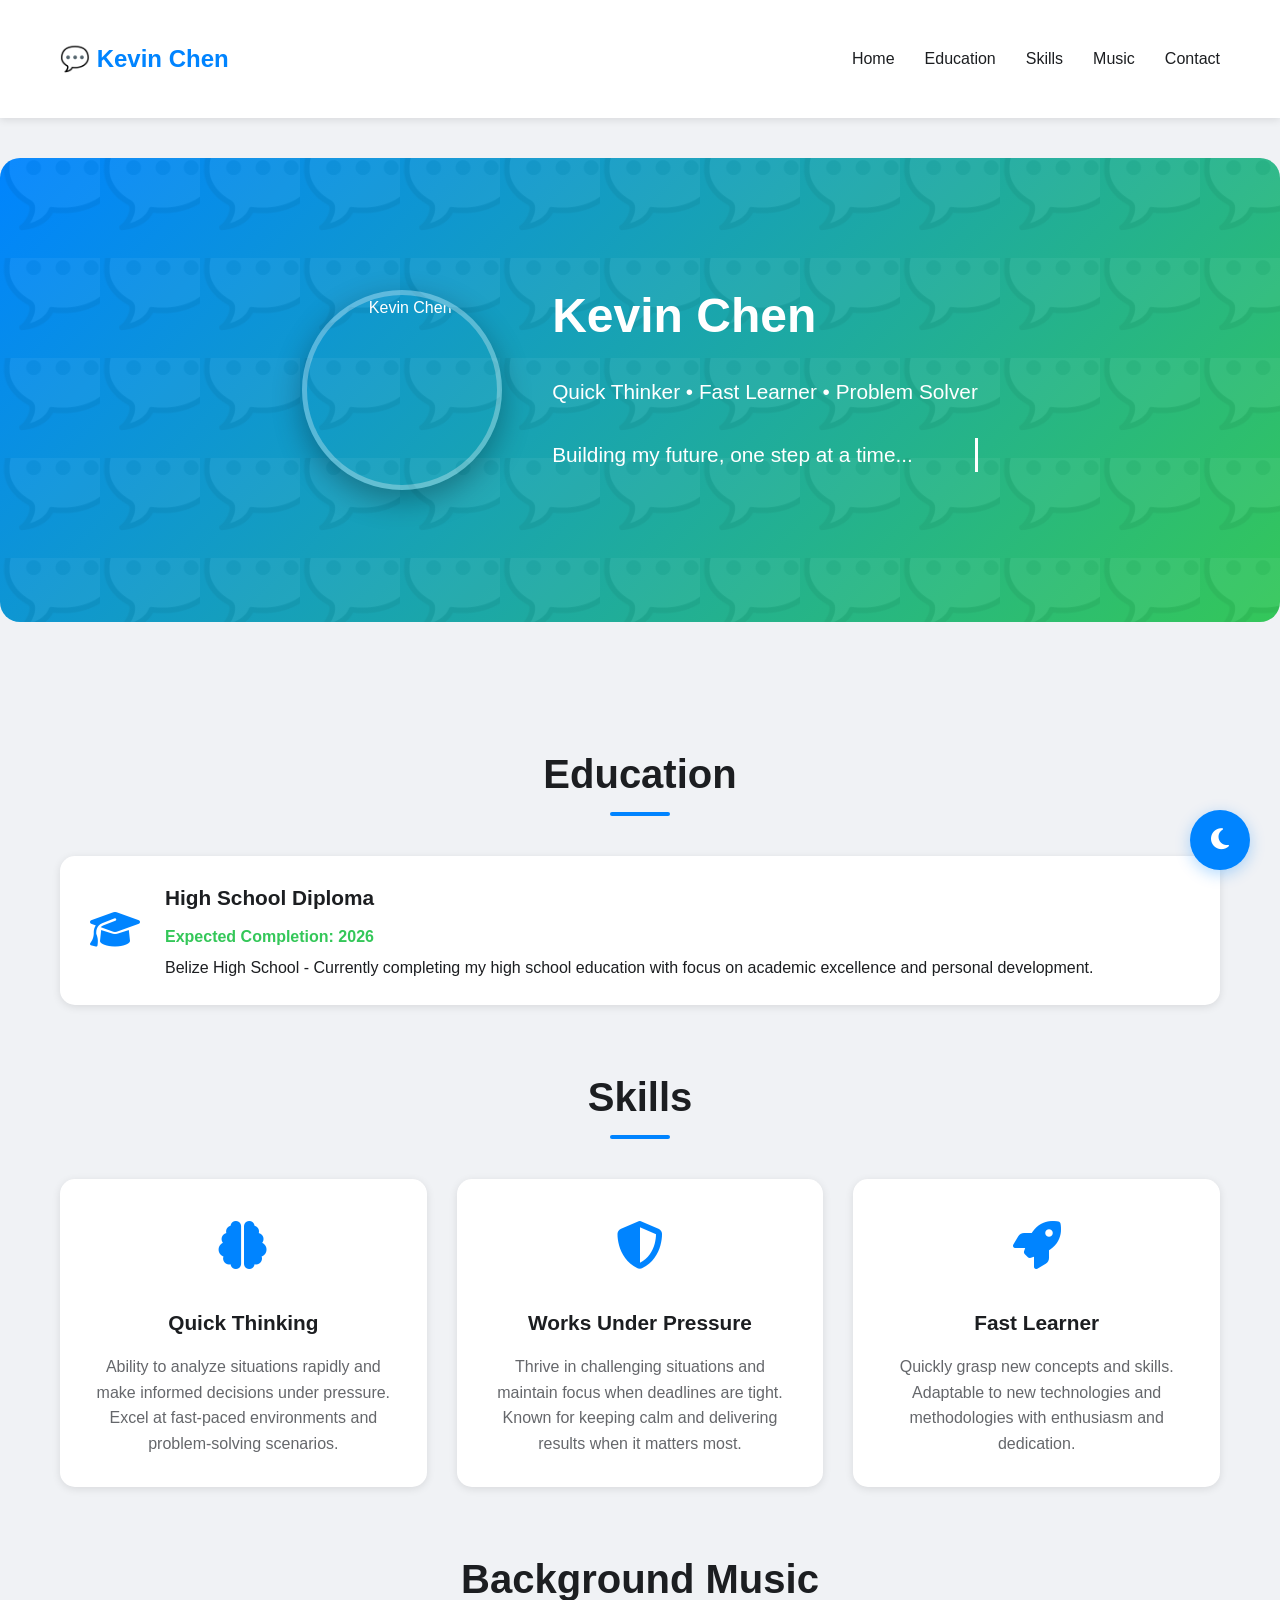
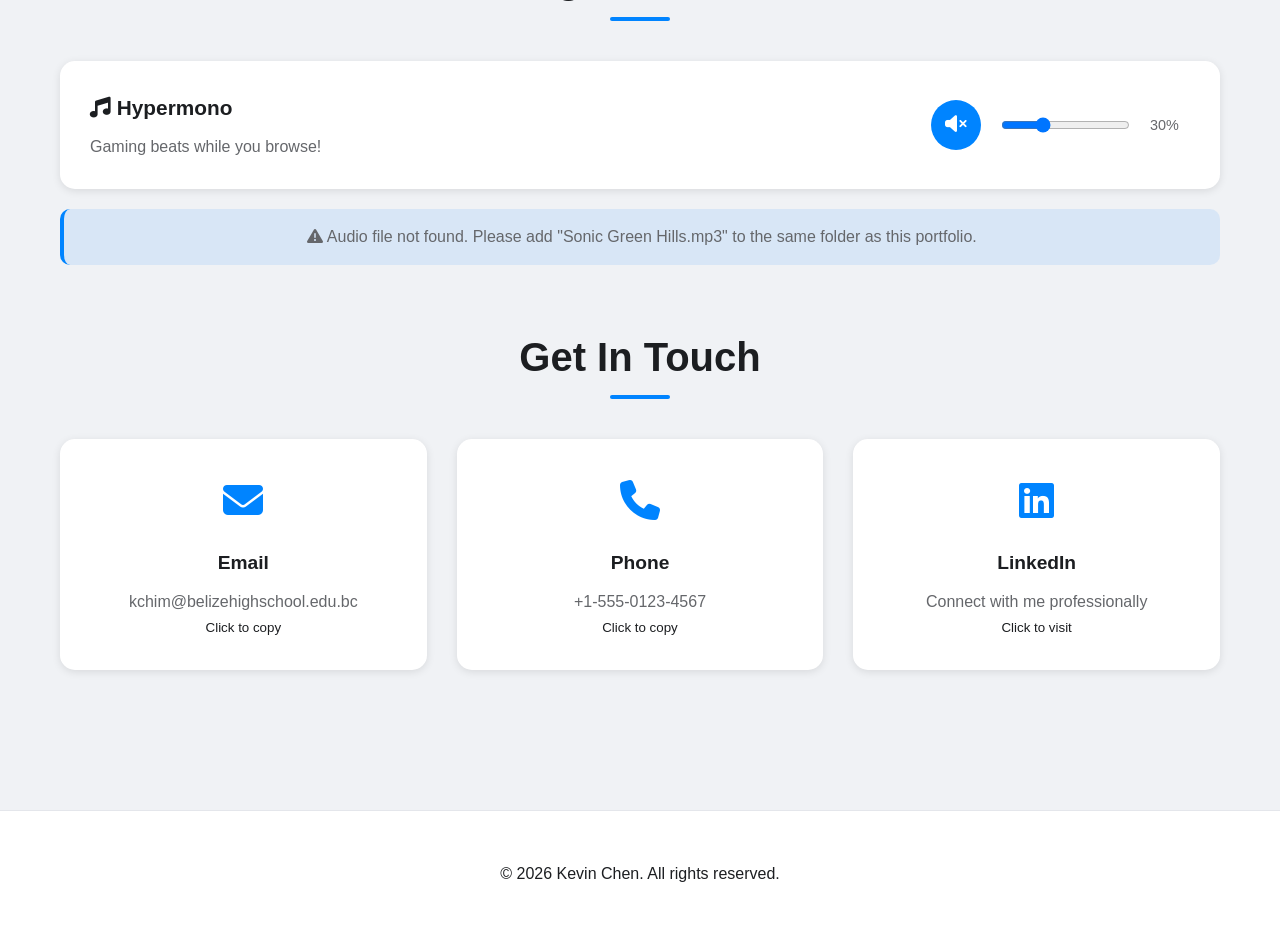
==== BHS Epress/kevin-chen-portfolio.html @ 8ef86908 "Add files via upload" ====
<!DOCTYPE html>
<html lang="en">
<head>
    <meta charset="UTF-8">
    <meta name="viewport" content="width=device-width, initial-scale=1.0">
    <title>Kevin Chen - Portfolio</title>
    <link rel="stylesheet" href="https://cdnjs.cloudflare.com/ajax/libs/font-awesome/6.4.0/css/all.min.css">
    <link rel="stylesheet" href="style.css">
</head>
<body>
    <header>
        <div class="container">
            <div class="header-content">
                <div class="logo">💬 Kevin Chen</div>
                <nav>
                    <ul>
                        <li><a href="#home">Home</a></li>
                        <li><a href="#education">Education</a></li>
                        <li><a href="#skills">Skills</a></li>
                        <li><a href="#audio">Music</a></li>
                        <li><a href="#contact">Contact</a></li>
                    </ul>
                </nav>
            </div>
        </div>
    </header>

    <main>
        <section class="hero" id="home">
            <div class="container">
                <div class="hero-content">
                    <div class="hero-profile">
                        <img src="kevin-profile.jpg" alt="Kevin Chen" class="profile-img">
                        <div class="hero-text">
                            <h1>Kevin Chen</h1>
                            <p>Quick Thinker • Fast Learner • Problem Solver</p>
                            <p class="typing-effect">Building my future, one step at a time...</p>
                        </div>
                    </div>
                </div>
            </div>
        </section>

        <div class="container">
            <section id="education">
                <h2 class="section-title">Education</h2>
                
                <div class="education-item">
                    <div class="education-icon">
                        <i class="fas fa-graduation-cap"></i>
                    </div>
                    <div class="education-content">
                        <h3>High School Diploma</h3>
                        <div class="date">Expected Completion: 2026</div>
                        <p>Belize High School - Currently completing my high school education with focus on academic excellence and personal development.</p>
                    </div>
                </div>
            </section>

            <section id="skills">
                <h2 class="section-title">Skills</h2>
                
                <div class="skills-grid">
                    <div class="skill-card">
                        <div class="skill-icon">
                            <i class="fas fa-brain"></i>
                        </div>
                        <h3>Quick Thinking</h3>
                        <p>Ability to analyze situations rapidly and make informed decisions under pressure. Excel at fast-paced environments and problem-solving scenarios.</p>
                    </div>

                    <div class="skill-card">
                        <div class="skill-icon">
                            <i class="fas fa-shield-alt"></i>
                        </div>
                        <h3>Works Under Pressure</h3>
                        <p>Thrive in challenging situations and maintain focus when deadlines are tight. Known for keeping calm and delivering results when it matters most.</p>
                    </div>

                    <div class="skill-card">
                        <div class="skill-icon">
                            <i class="fas fa-rocket"></i>
                        </div>
                        <h3>Fast Learner</h3>
                        <p>Quickly grasp new concepts and skills. Adaptable to new technologies and methodologies with enthusiasm and dedication.</p>
                    </div>
                </div>
            </section>

            <section id="audio">
                <h2 class="section-title">Background Music</h2>
                
                <div class="audio-container">
                    <div class="audio-player">
                        <div class="audio-info">
                            <h3><i class="fas fa-music"></i> Hypermono</h3>
                            <p>Gaming beats while you browse!</p>
                        </div>
                        <div class="audio-controls">
                            <button class="audio-btn" id="playPauseBtn" onclick="toggleAudio()">
                                <i class="fas fa-play" id="playIcon"></i>
                            </button>
                            <input type="range" id="volumeSlider" min="0" max="100" value="30" onchange="changeVolume(this.value)">
                            <span class="volume-label">30%</span>
                        </div>
                    </div>
                    <div class="audio-note">
                        <p><small><i class="fas fa-info-circle"></i> Playing "hypermono.mp3" - your personal background track!</small></p>
                    </div>
                </div>
            </section>

            <section id="contact">
                <h2 class="section-title">Get In Touch</h2>
                
                <div class="contact-container">
                    <div class="contact-item" onclick="copyToClipboard('kchim@belizehighschool.edu.bc')">
                        <div class="contact-icon">
                            <i class="fas fa-envelope"></i>
                        </div>
                        <h3>Email</h3>
                        <p>kchim@belizehighschool.edu.bc</p>
                        <small>Click to copy</small>
                    </div>

                    <div class="contact-item" onclick="copyToClipboard('+1-555-0123-4567')">
                        <div class="contact-icon">
                            <i class="fas fa-phone"></i>
                        </div>
                        <h3>Phone</h3>
                        <p>+1-555-0123-4567</p>
                        <small>Click to copy</small>
                    </div>

                    <div class="contact-item" onclick="openLinkedIn()">
                        <div class="contact-icon">
                            <i class="fab fa-linkedin"></i>
                        </div>
                        <h3>LinkedIn</h3>
                        <p>Connect with me professionally</p>
                        <small>Click to visit</small>
                    </div>
                </div>
            </section>
        </div>
    </main>

    <footer>
        <div class="container">
            <p>&copy; 2026 Kevin Chen. All rights reserved.</p>
        </div>
    </footer>

    <button class="theme-toggle" onclick="toggleTheme()">
        <i class="fas fa-moon" id="theme-icon"></i>
    </button>

    <script src="script.js"></script>
</body>
</html>
---- BHS Epress/style.css ----
* {
    margin: 0;
    padding: 0;
    box-sizing: border-box;
}

:root {
    --primary-color: #0084ff;
    --secondary-color: #34c759;
    --bg-color: #f0f2f5;
    --text-color: #1c1e21;
    --card-bg: #ffffff;
    --border-color: #e4e6eb;
    --shadow: 0 2px 8px rgba(0, 0, 0, 0.1);
}

body {
    font-family: -apple-system, BlinkMacSystemFont, 'Segoe UI', Roboto, Oxygen, Ubuntu, sans-serif;
    background: var(--bg-color);
    color: var(--text-color);
    line-height: 1.6;
}

.container {
    max-width: 1200px;
    margin: 0 auto;
    padding: 20px;
}

/* Header */
header {
    background: var(--card-bg);
    box-shadow: var(--shadow);
    position: sticky;
    top: 0;
    z-index: 100;
    backdrop-filter: blur(10px);
}

.header-content {
    display: flex;
    justify-content: space-between;
    align-items: center;
    padding: 20px 0;
}

.logo {
    font-size: 1.5rem;
    font-weight: 700;
    color: var(--primary-color);
}

nav ul {
    display: flex;
    list-style: none;
    gap: 30px;
}

nav a {
    text-decoration: none;
    color: var(--text-color);
    font-weight: 500;
    transition: color 0.3s;
}

nav a:hover {
    color: var(--primary-color);
}

/* Hero Section */
.hero {
    background: linear-gradient(135deg, var(--primary-color), var(--secondary-color));
    color: white;
    padding: 100px 0;
    text-align: center;
    border-radius: 20px;
    margin: 40px 0;
    position: relative;
    overflow: hidden;
}

.hero::before {
    content: '';
    position: absolute;
    top: 0;
    left: 0;
    right: 0;
    bottom: 0;
    background: url('data:image/svg+xml,<svg xmlns="http://www.w3.org/2000/svg" viewBox="0 0 100 100"><text y="50" font-size="100" fill="rgba(255,255,255,0.05)">💬</text></svg>') repeat;
    background-size: 100px 100px;
}

.hero-content {
    position: relative;
    z-index: 1;
}

.hero-profile {
    display: flex;
    align-items: center;
    justify-content: center;
    gap: 50px;
    flex-wrap: wrap;
}

.profile-img {
    width: 200px;
    height: 200px;
    border-radius: 50%;
    border: 5px solid rgba(255, 255, 255, 0.3);
    box-shadow: 0 10px 30px rgba(0, 0, 0, 0.3);
    object-fit: cover;
    transition: transform 0.3s, box-shadow 0.3s;
}

.profile-img:hover {
    transform: scale(1.05);
    box-shadow: 0 15px 40px rgba(0, 0, 0, 0.4);
}

.hero-text {
    text-align: left;
    max-width: 600px;
}

.hero h1 {
    font-size: 3rem;
    margin-bottom: 20px;
    animation: fadeInUp 1s ease;
}

.hero p {
    font-size: 1.3rem;
    margin-bottom: 30px;
    animation: fadeInUp 1s ease 0.2s both;
}

.typing-effect {
    border-right: 3px solid white;
    animation: blink 1s infinite;
}

/* Section Styles */
section {
    margin: 60px 0;
}

.section-title {
    font-size: 2.5rem;
    text-align: center;
    margin-bottom: 50px;
    color: var(--text-color);
    position: relative;
}

.section-title::after {
    content: '';
    position: absolute;
    bottom: -10px;
    left: 50%;
    transform: translateX(-50%);
    width: 60px;
    height: 4px;
    background: var(--primary-color);
    border-radius: 2px;
}

/* Card Styles */
.card {
    background: var(--card-bg);
    border-radius: 15px;
    padding: 30px;
    box-shadow: var(--shadow);
    transition: transform 0.3s, box-shadow 0.3s;
    margin-bottom: 20px;
}

.card:hover {
    transform: translateY(-5px);
    box-shadow: 0 8px 25px rgba(0, 0, 0, 0.15);
}

/* Education Section */
.education-item {
    display: flex;
    align-items: center;
    gap: 20px;
    padding: 25px;
    background: var(--card-bg);
    border-radius: 15px;
    box-shadow: var(--shadow);
    margin-bottom: 20px;
    transition: all 0.3s;
}

.education-item:hover {
    transform: translateX(10px);
    box-shadow: 0 5px 20px rgba(0, 132, 255, 0.2);
}

.education-icon {
    font-size: 2.5rem;
    color: var(--primary-color);
    min-width: 60px;
    text-align: center;
}

.education-content h3 {
    color: var(--text-color);
    margin-bottom: 10px;
    font-size: 1.3rem;
}

.education-content .date {
    color: var(--secondary-color);
    font-weight: 600;
    margin-bottom: 5px;
}

/* Skills Section */
.skills-grid {
    display: grid;
    grid-template-columns: repeat(auto-fit, minmax(300px, 1fr));
    gap: 30px;
    margin-top: 40px;
}

.skill-card {
    background: var(--card-bg);
    border-radius: 15px;
    padding: 30px;
    text-align: center;
    box-shadow: var(--shadow);
    transition: all 0.3s;
    position: relative;
    overflow: hidden;
}

.skill-card::before {
    content: '';
    position: absolute;
    top: 0;
    left: 0;
    right: 0;
    height: 4px;
    background: linear-gradient(90deg, var(--primary-color), var(--secondary-color));
    transform: scaleX(0);
    transition: transform 0.3s;
}

.skill-card:hover::before {
    transform: scaleX(1);
}

.skill-card:hover {
    transform: translateY(-10px);
    box-shadow: 0 15px 30px rgba(0, 132, 255, 0.2);
}

.skill-icon {
    font-size: 3rem;
    color: var(--primary-color);
    margin-bottom: 20px;
}

.skill-card h3 {
    font-size: 1.3rem;
    margin-bottom: 15px;
    color: var(--text-color);
}

.skill-card p {
    color: #65676b;
    line-height: 1.6;
}

/* Audio Section */
.audio-container {
    margin-top: 40px;
}

.audio-player {
    background: var(--card-bg);
    border-radius: 15px;
    padding: 30px;
    box-shadow: var(--shadow);
    display: flex;
    justify-content: space-between;
    align-items: center;
    transition: all 0.3s;
}

.audio-player:hover {
    transform: translateY(-5px);
    box-shadow: 0 10px 25px rgba(0, 132, 255, 0.2);
}

.audio-info h3 {
    color: var(--text-color);
    margin-bottom: 10px;
    font-size: 1.3rem;
}

.audio-info p {
    color: #65676b;
    margin: 0;
}

.audio-controls {
    display: flex;
    align-items: center;
    gap: 20px;
}

.audio-btn {
    background: var(--primary-color);
    color: white;
    border: none;
    border-radius: 50%;
    width: 50px;
    height: 50px;
    font-size: 1.2rem;
    cursor: pointer;
    transition: all 0.3s;
    display: flex;
    align-items: center;
    justify-content: center;
}

.audio-btn:hover {
    background: #0066cc;
    transform: scale(1.1);
}

.audio-btn:active {
    transform: scale(0.95);
}

.volume-slider {
    width: 100px;
    height: 6px;
    -webkit-appearance: none;
    appearance: none;
    background: #ddd;
    border-radius: 3px;
    outline: none;
}

.volume-slider::-webkit-slider-thumb {
    -webkit-appearance: none;
    appearance: none;
    width: 18px;
    height: 18px;
    background: var(--primary-color);
    border-radius: 50%;
    cursor: pointer;
}

.volume-slider::-moz-range-thumb {
    width: 18px;
    height: 18px;
    background: var(--primary-color);
    border-radius: 50%;
    cursor: pointer;
    border: none;
}

.volume-label {
    color: #65676b;
    font-size: 0.9rem;
    min-width: 40px;
}

.audio-note {
    margin-top: 20px;
    text-align: center;
}

.audio-note p {
    color: #65676b;
    background: rgba(0, 132, 255, 0.1);
    padding: 15px;
    border-radius: 10px;
    border-left: 4px solid var(--primary-color);
}

/* Contact Section */
.contact-container {
    display: grid;
    grid-template-columns: repeat(auto-fit, minmax(300px, 1fr));
    gap: 30px;
    margin-top: 40px;
}

.contact-item {
    background: var(--card-bg);
    border-radius: 15px;
    padding: 30px;
    text-align: center;
    box-shadow: var(--shadow);
    transition: all 0.3s;
    cursor: pointer;
}

.contact-item:hover {
    transform: translateY(-5px);
    box-shadow: 0 10px 25px rgba(0, 132, 255, 0.2);
}

.contact-icon {
    font-size: 2.5rem;
    color: var(--primary-color);
    margin-bottom: 15px;
}

.contact-item h3 {
    font-size: 1.2rem;
    margin-bottom: 10px;
    color: var(--text-color);
}

.contact-item p {
    color: #65676b;
    word-break: break-all;
}

/* Footer */
footer {
    background: var(--card-bg);
    text-align: center;
    padding: 30px 0;
    margin-top: 60px;
    border-top: 1px solid var(--border-color);
}

/* Animations */
@keyframes fadeInUp {
    from {
        opacity: 0;
        transform: translateY(30px);
    }
    to {
        opacity: 1;
        transform: translateY(0);
    }
}

@keyframes blink {
    0%, 50% { border-color: transparent; }
    51%, 100% { border-color: white; }
}

/* Mobile Responsive */
@media (max-width: 768px) {
    .header-content {
        flex-direction: column;
        gap: 20px;
    }

    nav ul {
        flex-direction: column;
        gap: 15px;
        text-align: center;
    }

    .hero-profile {
        flex-direction: column;
        text-align: center;
        gap: 30px;
    }

    .hero-text {
        text-align: center;
    }

    .profile-img {
        width: 150px;
        height: 150px;
    }

    .hero h1 {
        font-size: 2rem;
    }

    .hero p {
        font-size: 1.1rem;
    }

    .section-title {
        font-size: 2rem;
    }

    .education-item {
        flex-direction: column;
        text-align: center;
    }

    .skills-grid,
    .contact-container {
        grid-template-columns: 1fr;
    }

    .audio-player {
        flex-direction: column;
        gap: 20px;
        text-align: center;
    }
}

/* Dark Mode */
.dark-mode {
    --bg-color: #1a1a1a;
    --text-color: #e4e6eb;
    --card-bg: #242526;
    --border-color: #3a3b3c;
}

.theme-toggle {
    position: fixed;
    bottom: 30px;
    right: 30px;
    background: var(--primary-color);
    color: white;
    border: none;
    border-radius: 50%;
    width: 60px;
    height: 60px;
    font-size: 1.5rem;
    cursor: pointer;
    box-shadow: 0 4px 15px rgba(0, 132, 255, 0.3);
    transition: all 0.3s;
    z-index: 1000;
}

.theme-toggle:hover {
    transform: scale(1.1);
    box-shadow: 0 6px 20px rgba(0, 132, 255, 0.4);
}
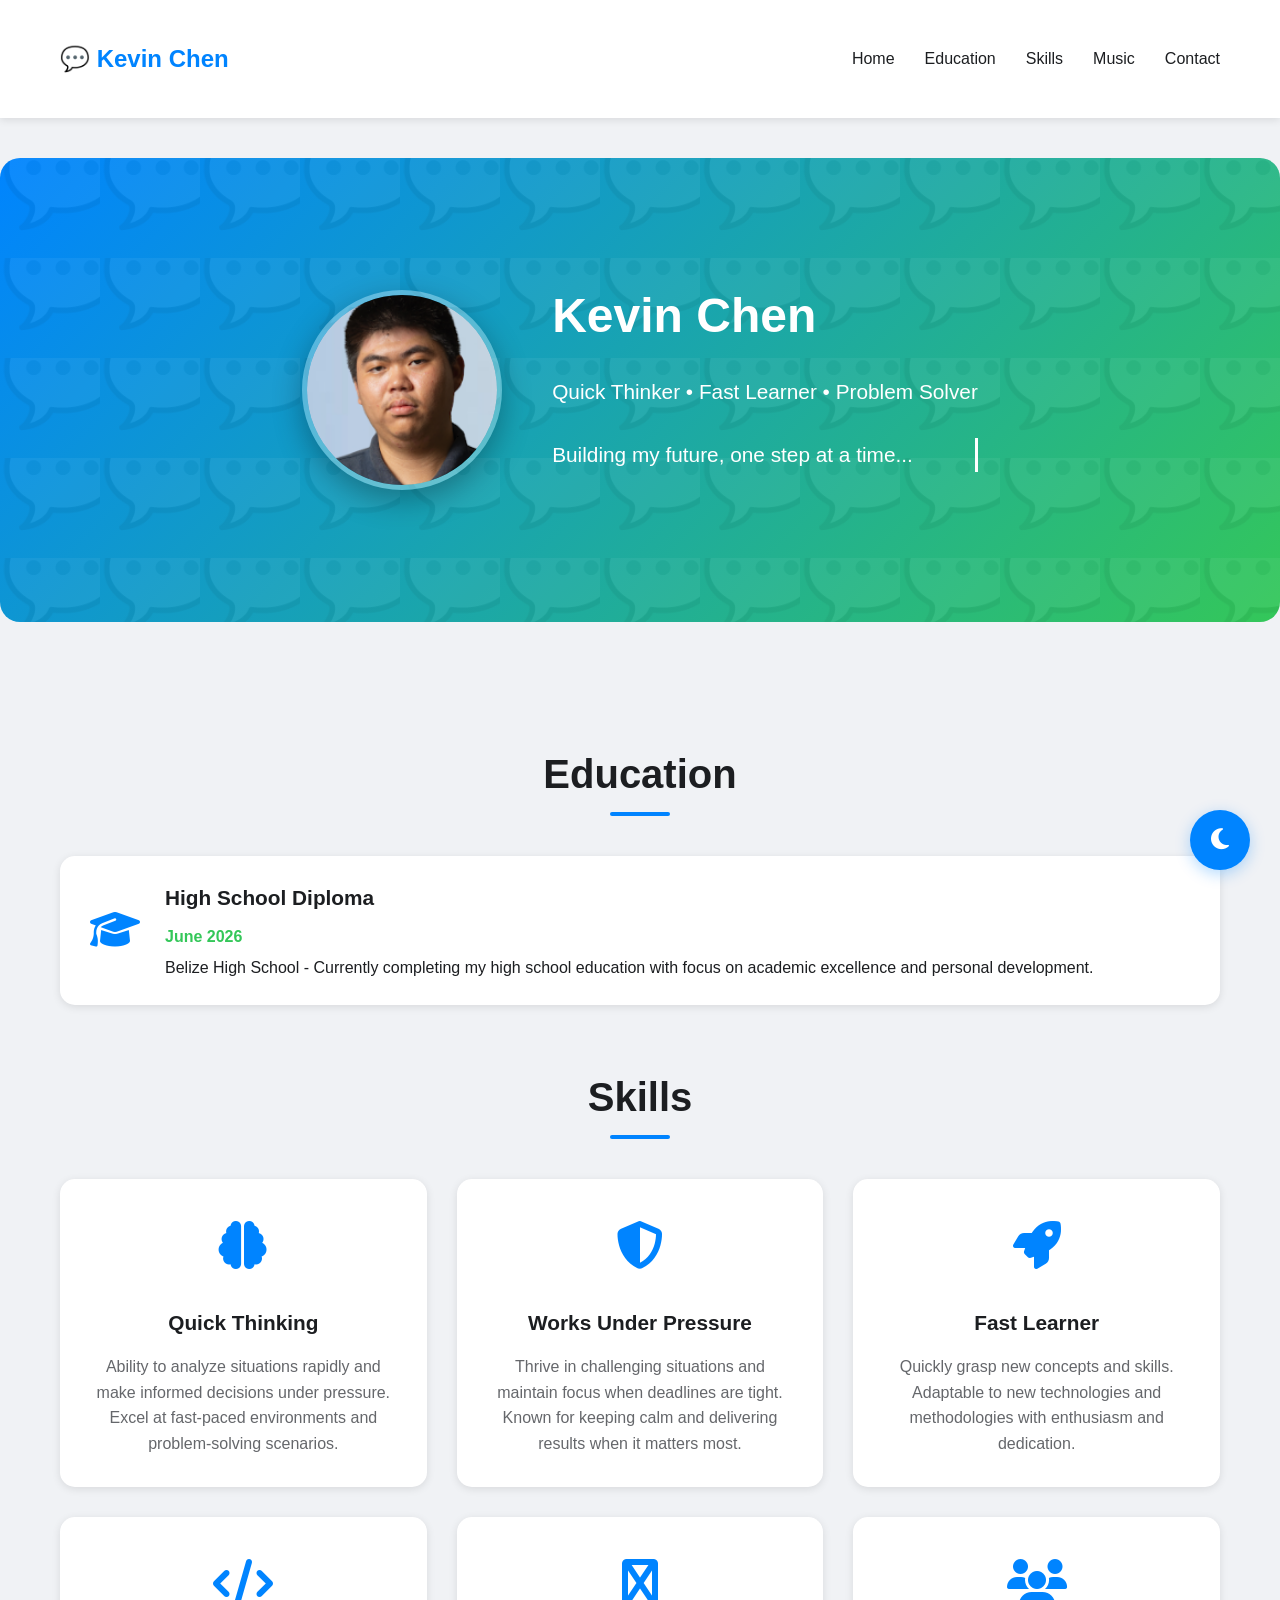
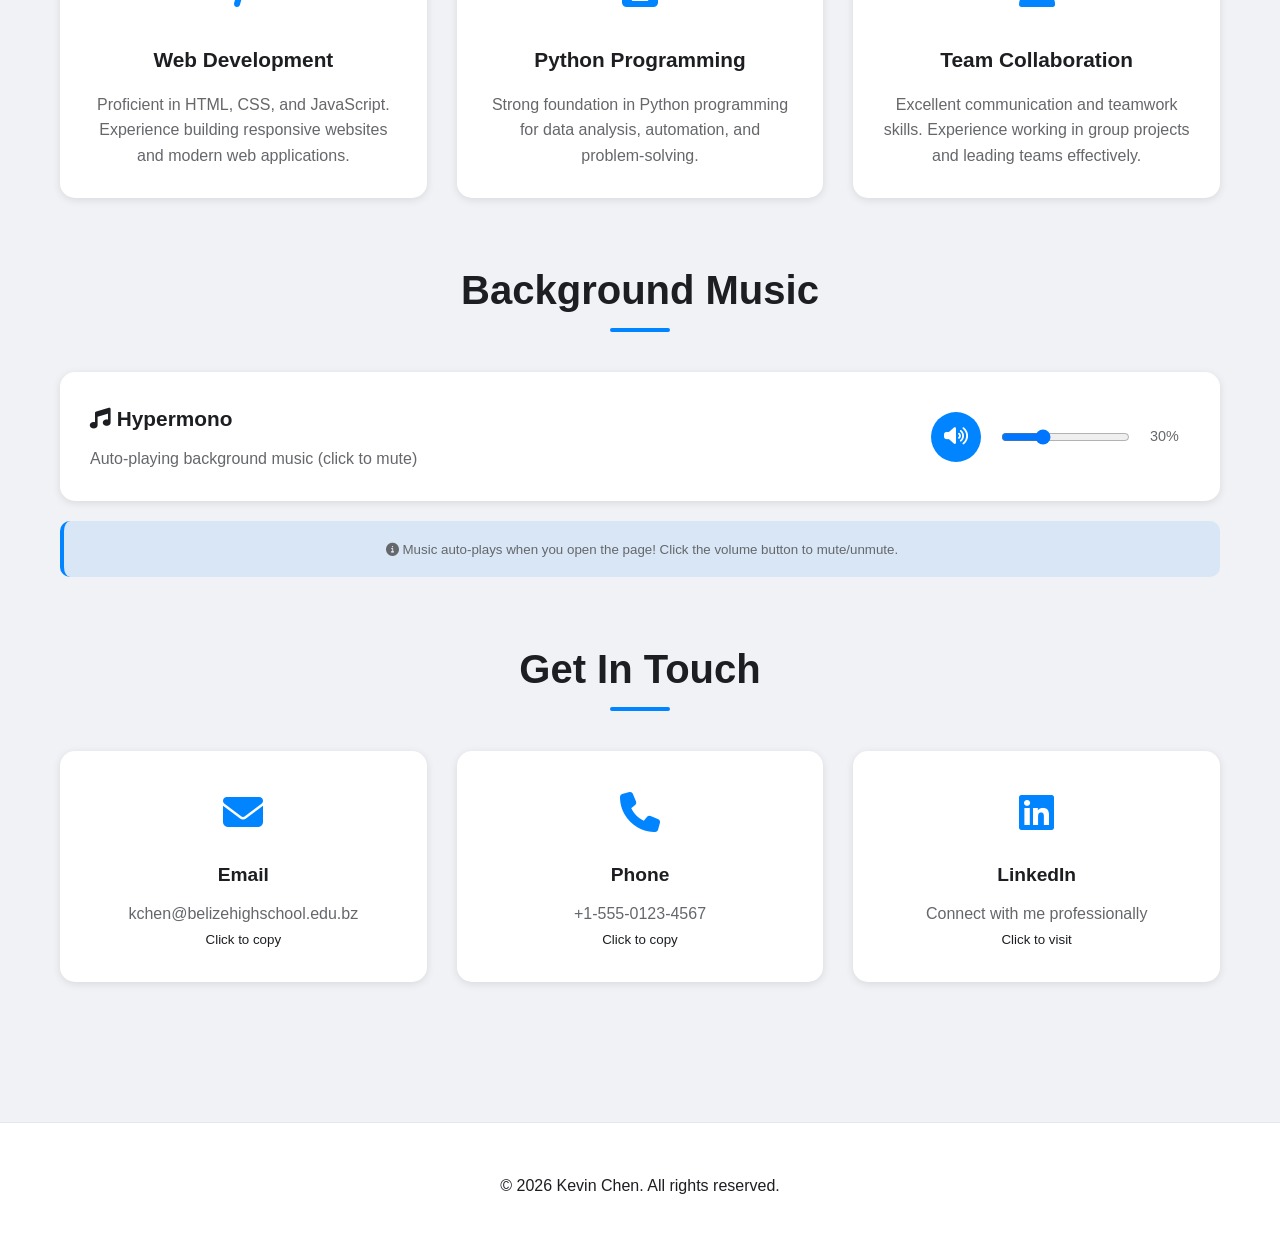
==== commit b9851c63: "Add files via upload" ====
--- a/BHS Epress/kevin-chen-portfolio.html
+++ b/BHS Epress/kevin-chen-portfolio.html
@@ -30,7 +30,7 @@
             <div class="container">
                 <div class="hero-content">
                     <div class="hero-profile">
-                        <img src="kevin-profile.jpg" alt="Kevin Chen" class="profile-img">
+                        <img src="Screenshot 2026-04-28 091711_edited.png" alt="Kevin Chen" class="profile-img">
                         <div class="hero-text">
                             <h1>Kevin Chen</h1>
                             <p>Quick Thinker • Fast Learner • Problem Solver</p>
@@ -51,7 +51,7 @@
                     </div>
                     <div class="education-content">
                         <h3>High School Diploma</h3>
-                        <div class="date">Expected Completion: 2026</div>
+                        <div class="date">June 2026</div>
                         <p>Belize High School - Currently completing my high school education with focus on academic excellence and personal development.</p>
                     </div>
                 </div>
@@ -84,6 +84,30 @@
                         <h3>Fast Learner</h3>
                         <p>Quickly grasp new concepts and skills. Adaptable to new technologies and methodologies with enthusiasm and dedication.</p>
                     </div>
+
+                    <div class="skill-card">
+                        <div class="skill-icon">
+                            <i class="fas fa-code"></i>
+                        </div>
+                        <h3>Web Development</h3>
+                        <p>Proficient in HTML, CSS, and JavaScript. Experience building responsive websites and modern web applications.</p>
+                    </div>
+
+                    <div class="skill-card">
+                        <div class="skill-icon">
+                            <i class="fas fa-python"></i>
+                        </div>
+                        <h3>Python Programming</h3>
+                        <p>Strong foundation in Python programming for data analysis, automation, and problem-solving.</p>
+                    </div>
+
+                    <div class="skill-card">
+                        <div class="skill-icon">
+                            <i class="fas fa-users"></i>
+                        </div>
+                        <h3>Team Collaboration</h3>
+                        <p>Excellent communication and teamwork skills. Experience working in group projects and leading teams effectively.</p>
+                    </div>
                 </div>
             </section>
 
@@ -94,18 +118,18 @@
                     <div class="audio-player">
                         <div class="audio-info">
                             <h3><i class="fas fa-music"></i> Hypermono</h3>
-                            <p>Gaming beats while you browse!</p>
+                            <p>Auto-playing background music (click to mute)</p>
                         </div>
                         <div class="audio-controls">
                             <button class="audio-btn" id="playPauseBtn" onclick="toggleAudio()">
-                                <i class="fas fa-play" id="playIcon"></i>
+                                <i class="fas fa-volume-up" id="playIcon"></i>
                             </button>
                             <input type="range" id="volumeSlider" min="0" max="100" value="30" onchange="changeVolume(this.value)">
                             <span class="volume-label">30%</span>
                         </div>
                     </div>
                     <div class="audio-note">
-                        <p><small><i class="fas fa-info-circle"></i> Playing "hypermono.mp3" - your personal background track!</small></p>
+                        <p><small><i class="fas fa-info-circle"></i> Music auto-plays when you open the page! Click the volume button to mute/unmute.</small></p>
                     </div>
                 </div>
             </section>
@@ -114,12 +138,12 @@
                 <h2 class="section-title">Get In Touch</h2>
                 
                 <div class="contact-container">
-                    <div class="contact-item" onclick="copyToClipboard('kchim@belizehighschool.edu.bc')">
+                    <div class="contact-item" onclick="copyToClipboard('kchen@belizehighschool.edu.bz')">
                         <div class="contact-icon">
                             <i class="fas fa-envelope"></i>
                         </div>
                         <h3>Email</h3>
-                        <p>kchim@belizehighschool.edu.bc</p>
+                        <p>kchen@belizehighschool.edu.bz</p>
                         <small>Click to copy</small>
                     </div>
 
